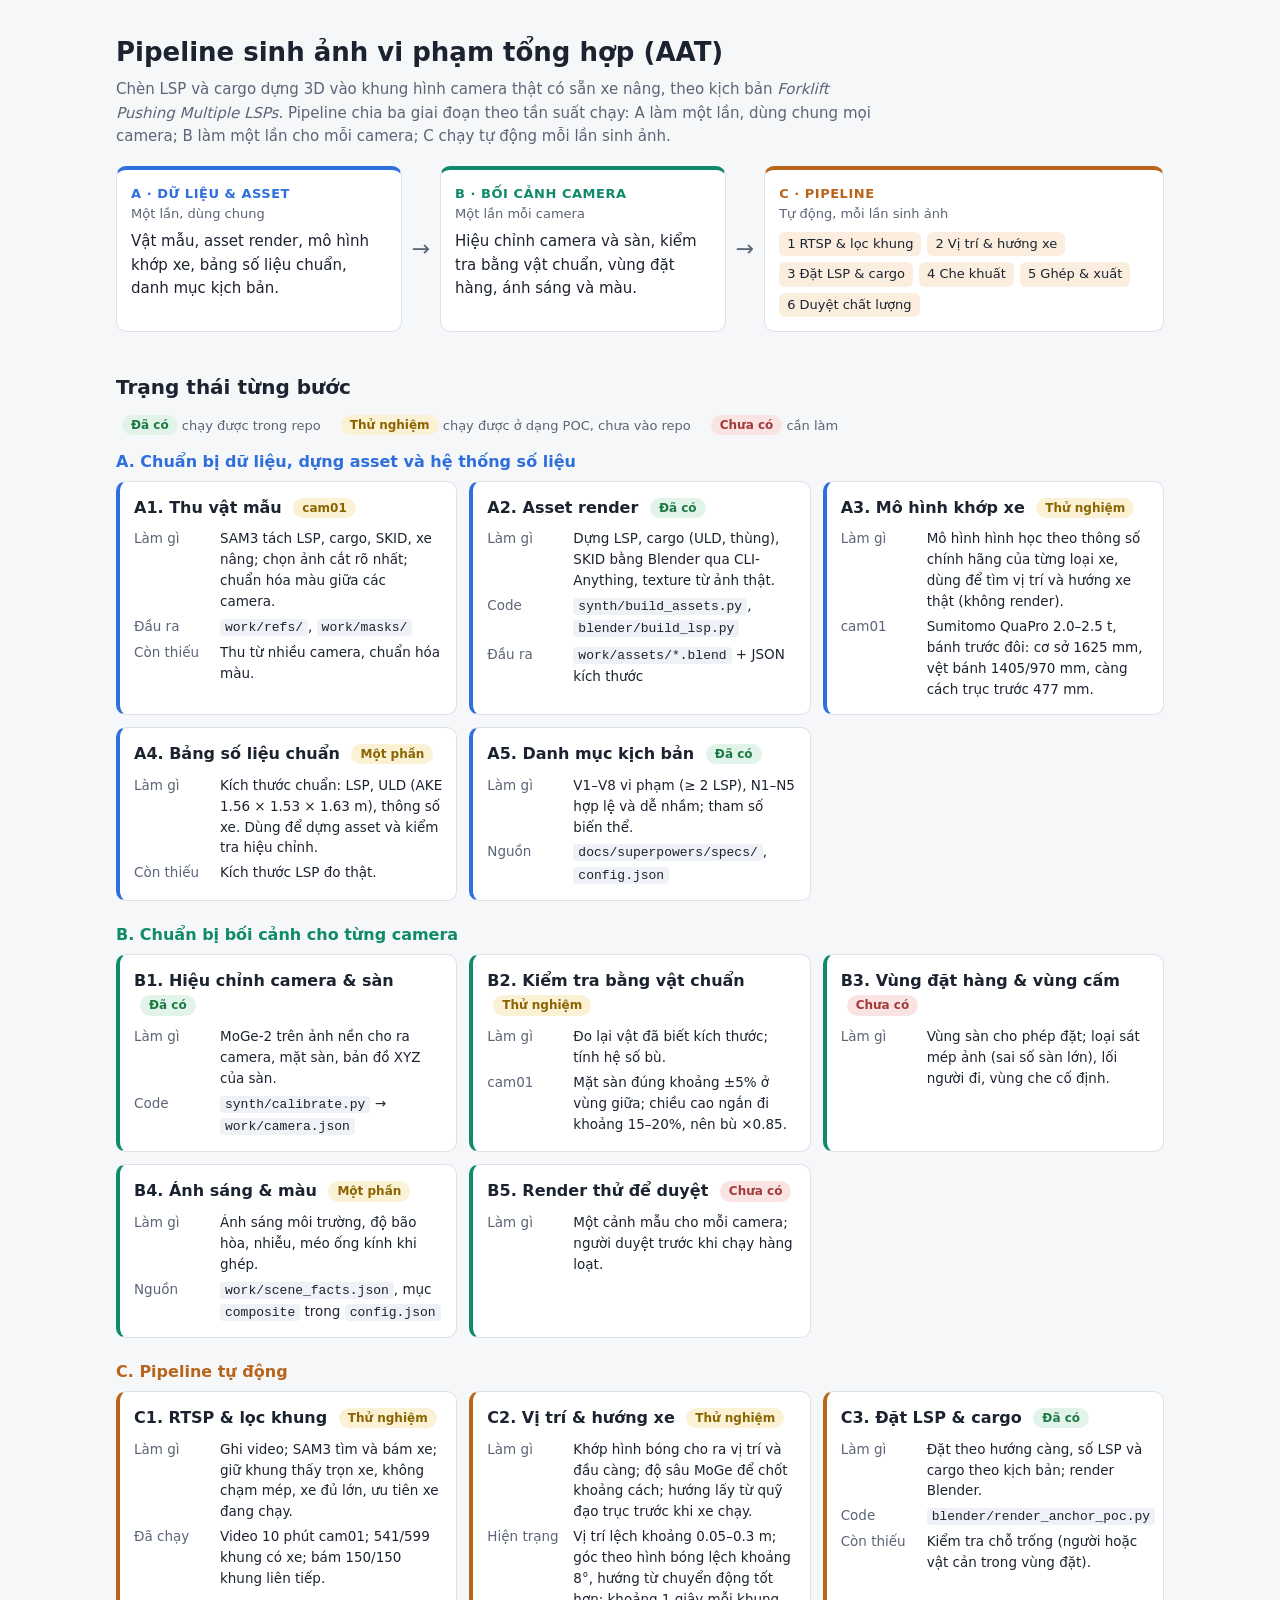
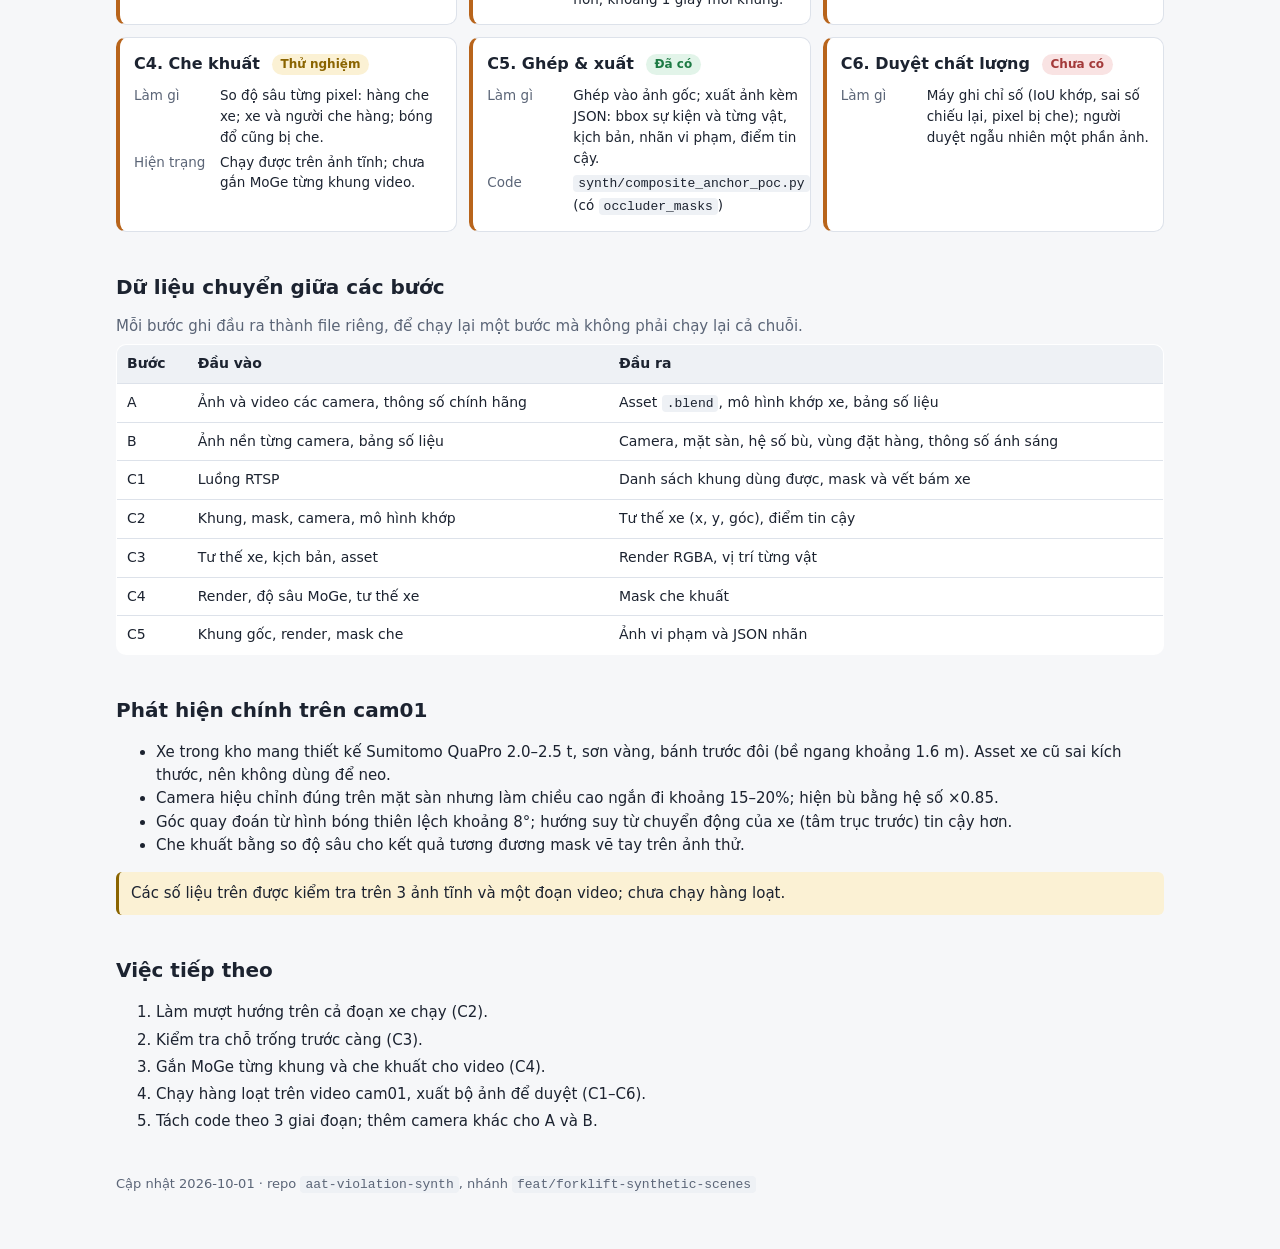
==== docs/2026-10-01-synthetic-violation-pipeline.html @ 9a7c0b03 "Add a pipeline overview page for stages A, B and C Co-Authored-By: Claude Opus 5.5 <noreply@anthropi" ====
<!doctype html>
<html lang="vi">
<head>
<meta charset="utf-8">
<meta name="viewport" content="width=device-width, initial-scale=1">
<title>AAT Violation Pipeline</title>
<style>
  :root {
    --bg: #f6f7f9; --panel: #ffffff; --ink: #1c2330; --muted: #5b6577; --line: #dde2ea;
    --a: #2f6fdb; --a-soft: #e6eefc; --b: #0f8a6a; --b-soft: #e1f4ee; --c: #b8641b; --c-soft: #fbeedf;
    --ok: #1d7a44; --ok-bg: #e2f4e9; --part: #8a6400; --part-bg: #fbf1d4; --todo: #a33a3a; --todo-bg: #f9e3e3;
    --code: #eef1f5;
  }
  @media (prefers-color-scheme: dark) {
    :root:not([data-theme="light"]) {
      --bg: #12161c; --panel: #1b2029; --ink: #e6e9ee; --muted: #9aa4b4; --line: #2c3340;
      --a: #7ea8f2; --a-soft: #1d2a42; --b: #5cc8a8; --b-soft: #16302a; --c: #e5a468; --c-soft: #33261a;
      --ok: #7fd4a0; --ok-bg: #173424; --part: #e8c66a; --part-bg: #352c14; --todo: #ef9a9a; --todo-bg: #3a1d1d;
      --code: #232a35;
    }
  }
  :root[data-theme="dark"] {
    --bg: #12161c; --panel: #1b2029; --ink: #e6e9ee; --muted: #9aa4b4; --line: #2c3340;
    --a: #7ea8f2; --a-soft: #1d2a42; --b: #5cc8a8; --b-soft: #16302a; --c: #e5a468; --c-soft: #33261a;
    --ok: #7fd4a0; --ok-bg: #173424; --part: #e8c66a; --part-bg: #352c14; --todo: #ef9a9a; --todo-bg: #3a1d1d;
    --code: #232a35;
  }
  * { box-sizing: border-box; }
  body { margin: 0; background: var(--bg); color: var(--ink);
         font: 15px/1.55 system-ui, -apple-system, "Segoe UI", Roboto, sans-serif; }
  main { max-width: 1080px; margin: 0 auto; padding: 32px 16px 64px; }
  h1 { font-size: 26px; margin: 0 0 6px; }
  h2 { font-size: 20px; margin: 40px 0 12px; }
  h3 { font-size: 16px; margin: 0 0 6px; }
  p { margin: 6px 0; }
  .lead { color: var(--muted); max-width: 760px; }
  code { background: var(--code); padding: 1px 5px; border-radius: 4px; font-size: 13px; }
  /* overview flow */
  .flow { display: grid; grid-template-columns: 1fr auto 1fr auto 1.4fr; gap: 10px; align-items: stretch; margin-top: 18px; }
  .stage { border-radius: 10px; padding: 14px; border: 1px solid var(--line); background: var(--panel); }
  .stage .tag { font-weight: 700; font-size: 13px; letter-spacing: .04em; text-transform: uppercase; }
  .stage.a { border-top: 4px solid var(--a); } .stage.a .tag { color: var(--a); }
  .stage.b { border-top: 4px solid var(--b); } .stage.b .tag { color: var(--b); }
  .stage.c { border-top: 4px solid var(--c); } .stage.c .tag { color: var(--c); }
  .stage .freq { color: var(--muted); font-size: 13px; }
  .arrow { align-self: center; color: var(--muted); font-size: 22px; }
  .steps-inline { display: flex; flex-wrap: wrap; gap: 6px; margin-top: 8px; }
  .steps-inline span { background: var(--c-soft); color: var(--ink); border-radius: 6px; padding: 2px 8px; font-size: 13px; }
  /* step cards */
  .grid { display: grid; grid-template-columns: repeat(auto-fill, minmax(300px, 1fr)); gap: 12px; }
  .card { background: var(--panel); border: 1px solid var(--line); border-radius: 10px; padding: 14px; }
  .card.a { border-left: 4px solid var(--a); } .card.b { border-left: 4px solid var(--b); } .card.c { border-left: 4px solid var(--c); }
  .card dl { margin: 8px 0 0; display: grid; grid-template-columns: 78px 1fr; gap: 4px 8px; font-size: 13.5px; }
  .card dt { color: var(--muted); }
  .card dd { margin: 0; }
  .badge { display: inline-block; font-size: 12px; font-weight: 600; border-radius: 999px; padding: 1px 9px; margin-left: 6px; vertical-align: 1px; }
  .ok { color: var(--ok); background: var(--ok-bg); }
  .part { color: var(--part); background: var(--part-bg); }
  .todo { color: var(--todo); background: var(--todo-bg); }
  .legend { display: flex; gap: 14px; flex-wrap: wrap; font-size: 13px; color: var(--muted); margin: 8px 0 14px; }
  table { width: 100%; border-collapse: collapse; background: var(--panel); border: 1px solid var(--line); border-radius: 10px; overflow: hidden; font-size: 14px; }
  th, td { text-align: left; padding: 8px 10px; border-bottom: 1px solid var(--line); vertical-align: top; }
  th { background: var(--code); font-weight: 600; }
  tr:last-child td { border-bottom: 0; }
  .table-wrap { overflow-x: auto; }
  ol.next li { margin: 4px 0; }
  .note { border-left: 3px solid var(--part); background: var(--part-bg); padding: 10px 12px; border-radius: 6px; margin: 12px 0; }
  footer { margin-top: 40px; color: var(--muted); font-size: 13px; }
  @media (max-width: 760px) {
    .flow { grid-template-columns: 1fr; }
    .arrow { transform: rotate(90deg); justify-self: center; }
  }
</style>
</head>
<body>
<main>
  <h1>Pipeline sinh ảnh vi phạm tổng hợp (AAT)</h1>
  <p class="lead">Chèn LSP và cargo dựng 3D vào khung hình camera thật có sẵn xe nâng, theo kịch bản
    <em>Forklift Pushing Multiple LSPs</em>. Pipeline chia ba giai đoạn theo tần suất chạy:
    A làm một lần, dùng chung mọi camera; B làm một lần cho mỗi camera; C chạy tự động mỗi lần sinh ảnh.</p>

  <div class="flow" role="img" aria-label="Ba giai đoạn A, B, C nối tiếp nhau">
    <div class="stage a">
      <div class="tag">A · Dữ liệu &amp; asset</div>
      <div class="freq">Một lần, dùng chung</div>
      <p>Vật mẫu, asset render, mô hình khớp xe, bảng số liệu chuẩn, danh mục kịch bản.</p>
    </div>
    <div class="arrow" aria-hidden="true">→</div>
    <div class="stage b">
      <div class="tag">B · Bối cảnh camera</div>
      <div class="freq">Một lần mỗi camera</div>
      <p>Hiệu chỉnh camera và sàn, kiểm tra bằng vật chuẩn, vùng đặt hàng, ánh sáng và màu.</p>
    </div>
    <div class="arrow" aria-hidden="true">→</div>
    <div class="stage c">
      <div class="tag">C · Pipeline</div>
      <div class="freq">Tự động, mỗi lần sinh ảnh</div>
      <div class="steps-inline">
        <span>1 RTSP &amp; lọc khung</span><span>2 Vị trí &amp; hướng xe</span><span>3 Đặt LSP &amp; cargo</span>
        <span>4 Che khuất</span><span>5 Ghép &amp; xuất</span><span>6 Duyệt chất lượng</span>
      </div>
    </div>
  </div>

  <h2>Trạng thái từng bước</h2>
  <div class="legend">
    <span><span class="badge ok">Đã có</span> chạy được trong repo</span>
    <span><span class="badge part">Thử nghiệm</span> chạy được ở dạng POC, chưa vào repo</span>
    <span><span class="badge todo">Chưa có</span> cần làm</span>
  </div>

  <h3 style="color:var(--a)">A. Chuẩn bị dữ liệu, dựng asset và hệ thống số liệu</h3>
  <div class="grid">
    <div class="card a"><h3>A1. Thu vật mẫu <span class="badge part">cam01</span></h3>
      <dl><dt>Làm gì</dt><dd>SAM3 tách LSP, cargo, SKID, xe nâng; chọn ảnh cắt rõ nhất; chuẩn hóa màu giữa các camera.</dd>
      <dt>Đầu ra</dt><dd><code>work/refs/</code>, <code>work/masks/</code></dd>
      <dt>Còn thiếu</dt><dd>Thu từ nhiều camera, chuẩn hóa màu.</dd></dl></div>
    <div class="card a"><h3>A2. Asset render <span class="badge ok">Đã có</span></h3>
      <dl><dt>Làm gì</dt><dd>Dựng LSP, cargo (ULD, thùng), SKID bằng Blender qua CLI-Anything, texture từ ảnh thật.</dd>
      <dt>Code</dt><dd><code>synth/build_assets.py</code>, <code>blender/build_lsp.py</code></dd>
      <dt>Đầu ra</dt><dd><code>work/assets/*.blend</code> + JSON kích thước</dd></dl></div>
    <div class="card a"><h3>A3. Mô hình khớp xe <span class="badge part">Thử nghiệm</span></h3>
      <dl><dt>Làm gì</dt><dd>Mô hình hình học theo thông số chính hãng của từng loại xe, dùng để tìm vị trí và hướng xe thật (không render).</dd>
      <dt>cam01</dt><dd>Sumitomo QuaPro 2.0–2.5 t, bánh trước đôi: cơ sở 1625 mm, vệt bánh 1405/970 mm, càng cách trục trước 477 mm.</dd></dl></div>
    <div class="card a"><h3>A4. Bảng số liệu chuẩn <span class="badge part">Một phần</span></h3>
      <dl><dt>Làm gì</dt><dd>Kích thước chuẩn: LSP, ULD (AKE 1.56 × 1.53 × 1.63 m), thông số xe. Dùng để dựng asset và kiểm tra hiệu chỉnh.</dd>
      <dt>Còn thiếu</dt><dd>Kích thước LSP đo thật.</dd></dl></div>
    <div class="card a"><h3>A5. Danh mục kịch bản <span class="badge ok">Đã có</span></h3>
      <dl><dt>Làm gì</dt><dd>V1–V8 vi phạm (≥ 2 LSP), N1–N5 hợp lệ và dễ nhầm; tham số biến thể.</dd>
      <dt>Nguồn</dt><dd><code>docs/superpowers/specs/</code>, <code>config.json</code></dd></dl></div>
  </div>

  <h3 style="color:var(--b); margin-top:22px">B. Chuẩn bị bối cảnh cho từng camera</h3>
  <div class="grid">
    <div class="card b"><h3>B1. Hiệu chỉnh camera &amp; sàn <span class="badge ok">Đã có</span></h3>
      <dl><dt>Làm gì</dt><dd>MoGe-2 trên ảnh nền cho ra camera, mặt sàn, bản đồ XYZ của sàn.</dd>
      <dt>Code</dt><dd><code>synth/calibrate.py</code> → <code>work/camera.json</code></dd></dl></div>
    <div class="card b"><h3>B2. Kiểm tra bằng vật chuẩn <span class="badge part">Thử nghiệm</span></h3>
      <dl><dt>Làm gì</dt><dd>Đo lại vật đã biết kích thước; tính hệ số bù.</dd>
      <dt>cam01</dt><dd>Mặt sàn đúng khoảng ±5% ở vùng giữa; chiều cao ngắn đi khoảng 15–20%, nên bù ×0.85.</dd></dl></div>
    <div class="card b"><h3>B3. Vùng đặt hàng &amp; vùng cấm <span class="badge todo">Chưa có</span></h3>
      <dl><dt>Làm gì</dt><dd>Vùng sàn cho phép đặt; loại sát mép ảnh (sai số sàn lớn), lối người đi, vùng che cố định.</dd></dl></div>
    <div class="card b"><h3>B4. Ánh sáng &amp; màu <span class="badge part">Một phần</span></h3>
      <dl><dt>Làm gì</dt><dd>Ánh sáng môi trường, độ bão hòa, nhiễu, méo ống kính khi ghép.</dd>
      <dt>Nguồn</dt><dd><code>work/scene_facts.json</code>, mục <code>composite</code> trong <code>config.json</code></dd></dl></div>
    <div class="card b"><h3>B5. Render thử để duyệt <span class="badge todo">Chưa có</span></h3>
      <dl><dt>Làm gì</dt><dd>Một cảnh mẫu cho mỗi camera; người duyệt trước khi chạy hàng loạt.</dd></dl></div>
  </div>

  <h3 style="color:var(--c); margin-top:22px">C. Pipeline tự động</h3>
  <div class="grid">
    <div class="card c"><h3>C1. RTSP &amp; lọc khung <span class="badge part">Thử nghiệm</span></h3>
      <dl><dt>Làm gì</dt><dd>Ghi video; SAM3 tìm và bám xe; giữ khung thấy trọn xe, không chạm mép, xe đủ lớn, ưu tiên xe đang chạy.</dd>
      <dt>Đã chạy</dt><dd>Video 10 phút cam01; 541/599 khung có xe; bám 150/150 khung liên tiếp.</dd></dl></div>
    <div class="card c"><h3>C2. Vị trí &amp; hướng xe <span class="badge part">Thử nghiệm</span></h3>
      <dl><dt>Làm gì</dt><dd>Khớp hình bóng cho ra vị trí và đầu càng; độ sâu MoGe để chốt khoảng cách; hướng lấy từ quỹ đạo trục trước khi xe chạy.</dd>
      <dt>Hiện trạng</dt><dd>Vị trí lệch khoảng 0.05–0.3 m; góc theo hình bóng lệch khoảng 8°, hướng từ chuyển động tốt hơn; khoảng 1 giây mỗi khung.</dd></dl></div>
    <div class="card c"><h3>C3. Đặt LSP &amp; cargo <span class="badge ok">Đã có</span></h3>
      <dl><dt>Làm gì</dt><dd>Đặt theo hướng càng, số LSP và cargo theo kịch bản; render Blender.</dd>
      <dt>Code</dt><dd><code>blender/render_anchor_poc.py</code></dd>
      <dt>Còn thiếu</dt><dd>Kiểm tra chỗ trống (người hoặc vật cản trong vùng đặt).</dd></dl></div>
    <div class="card c"><h3>C4. Che khuất <span class="badge part">Thử nghiệm</span></h3>
      <dl><dt>Làm gì</dt><dd>So độ sâu từng pixel: hàng che xe; xe và người che hàng; bóng đổ cũng bị che.</dd>
      <dt>Hiện trạng</dt><dd>Chạy được trên ảnh tĩnh; chưa gắn MoGe từng khung video.</dd></dl></div>
    <div class="card c"><h3>C5. Ghép &amp; xuất <span class="badge ok">Đã có</span></h3>
      <dl><dt>Làm gì</dt><dd>Ghép vào ảnh gốc; xuất ảnh kèm JSON: bbox sự kiện và từng vật, kịch bản, nhãn vi phạm, điểm tin cậy.</dd>
      <dt>Code</dt><dd><code>synth/composite_anchor_poc.py</code> (có <code>occluder_masks</code>)</dd></dl></div>
    <div class="card c"><h3>C6. Duyệt chất lượng <span class="badge todo">Chưa có</span></h3>
      <dl><dt>Làm gì</dt><dd>Máy ghi chỉ số (IoU khớp, sai số chiếu lại, pixel bị che); người duyệt ngẫu nhiên một phần ảnh.</dd></dl></div>
  </div>

  <h2>Dữ liệu chuyển giữa các bước</h2>
  <p class="lead">Mỗi bước ghi đầu ra thành file riêng, để chạy lại một bước mà không phải chạy lại cả chuỗi.</p>
  <div class="table-wrap">
  <table>
    <thead><tr><th>Bước</th><th>Đầu vào</th><th>Đầu ra</th></tr></thead>
    <tbody>
      <tr><td>A</td><td>Ảnh và video các camera, thông số chính hãng</td><td>Asset <code>.blend</code>, mô hình khớp xe, bảng số liệu</td></tr>
      <tr><td>B</td><td>Ảnh nền từng camera, bảng số liệu</td><td>Camera, mặt sàn, hệ số bù, vùng đặt hàng, thông số ánh sáng</td></tr>
      <tr><td>C1</td><td>Luồng RTSP</td><td>Danh sách khung dùng được, mask và vết bám xe</td></tr>
      <tr><td>C2</td><td>Khung, mask, camera, mô hình khớp</td><td>Tư thế xe (x, y, góc), điểm tin cậy</td></tr>
      <tr><td>C3</td><td>Tư thế xe, kịch bản, asset</td><td>Render RGBA, vị trí từng vật</td></tr>
      <tr><td>C4</td><td>Render, độ sâu MoGe, tư thế xe</td><td>Mask che khuất</td></tr>
      <tr><td>C5</td><td>Khung gốc, render, mask che</td><td>Ảnh vi phạm và JSON nhãn</td></tr>
    </tbody>
  </table>
  </div>

  <h2>Phát hiện chính trên cam01</h2>
  <ul>
    <li>Xe trong kho mang thiết kế Sumitomo QuaPro 2.0–2.5 t, sơn vàng, bánh trước đôi (bề ngang khoảng 1.6 m). Asset xe cũ sai kích thước, nên không dùng để neo.</li>
    <li>Camera hiệu chỉnh đúng trên mặt sàn nhưng làm chiều cao ngắn đi khoảng 15–20%; hiện bù bằng hệ số ×0.85.</li>
    <li>Góc quay đoán từ hình bóng thiên lệch khoảng 8°; hướng suy từ chuyển động của xe (tâm trục trước) tin cậy hơn.</li>
    <li>Che khuất bằng so độ sâu cho kết quả tương đương mask vẽ tay trên ảnh thử.</li>
  </ul>
  <div class="note">Các số liệu trên được kiểm tra trên 3 ảnh tĩnh và một đoạn video; chưa chạy hàng loạt.</div>

  <h2>Việc tiếp theo</h2>
  <ol class="next">
    <li>Làm mượt hướng trên cả đoạn xe chạy (C2).</li>
    <li>Kiểm tra chỗ trống trước càng (C3).</li>
    <li>Gắn MoGe từng khung và che khuất cho video (C4).</li>
    <li>Chạy hàng loạt trên video cam01, xuất bộ ảnh để duyệt (C1–C6).</li>
    <li>Tách code theo 3 giai đoạn; thêm camera khác cho A và B.</li>
  </ol>

  <footer>Cập nhật 2026-10-01 · repo <code>aat-violation-synth</code>, nhánh <code>feat/forklift-synthetic-scenes</code></footer>
</main>
</body>
</html>
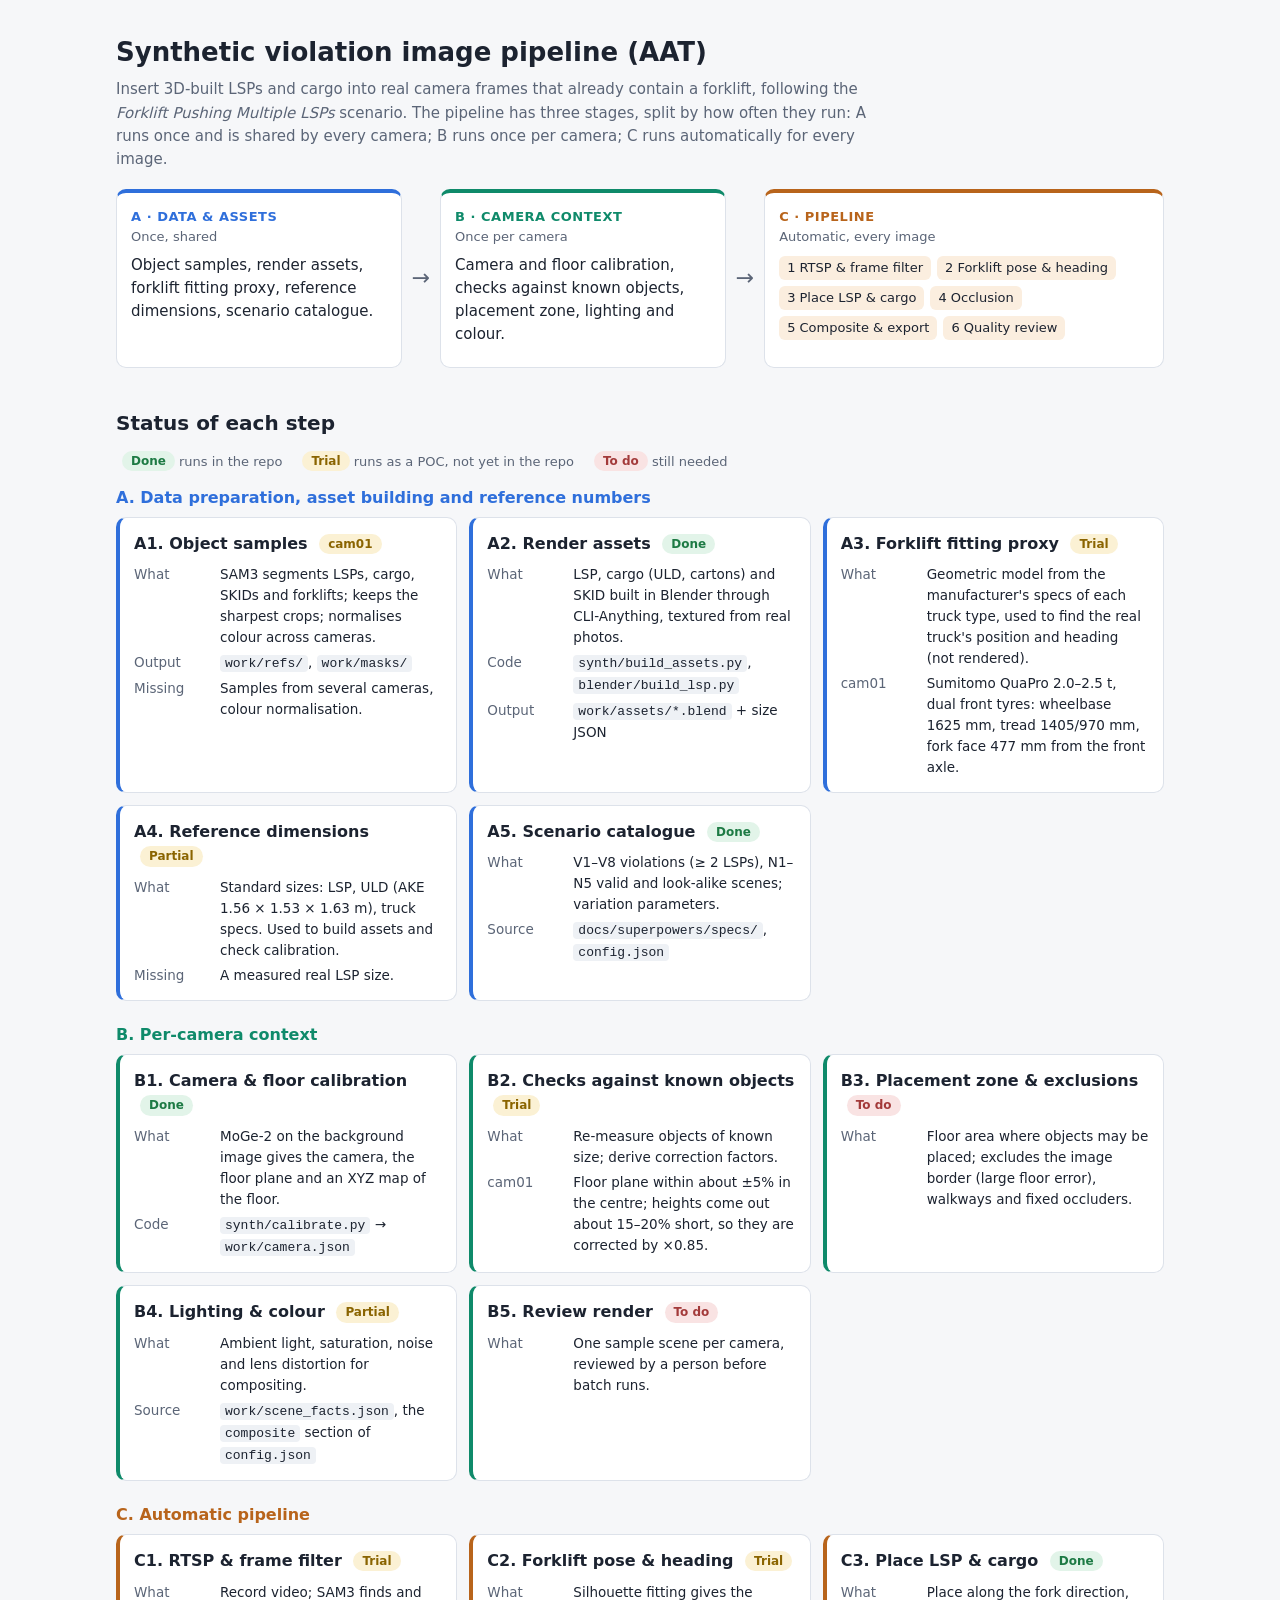
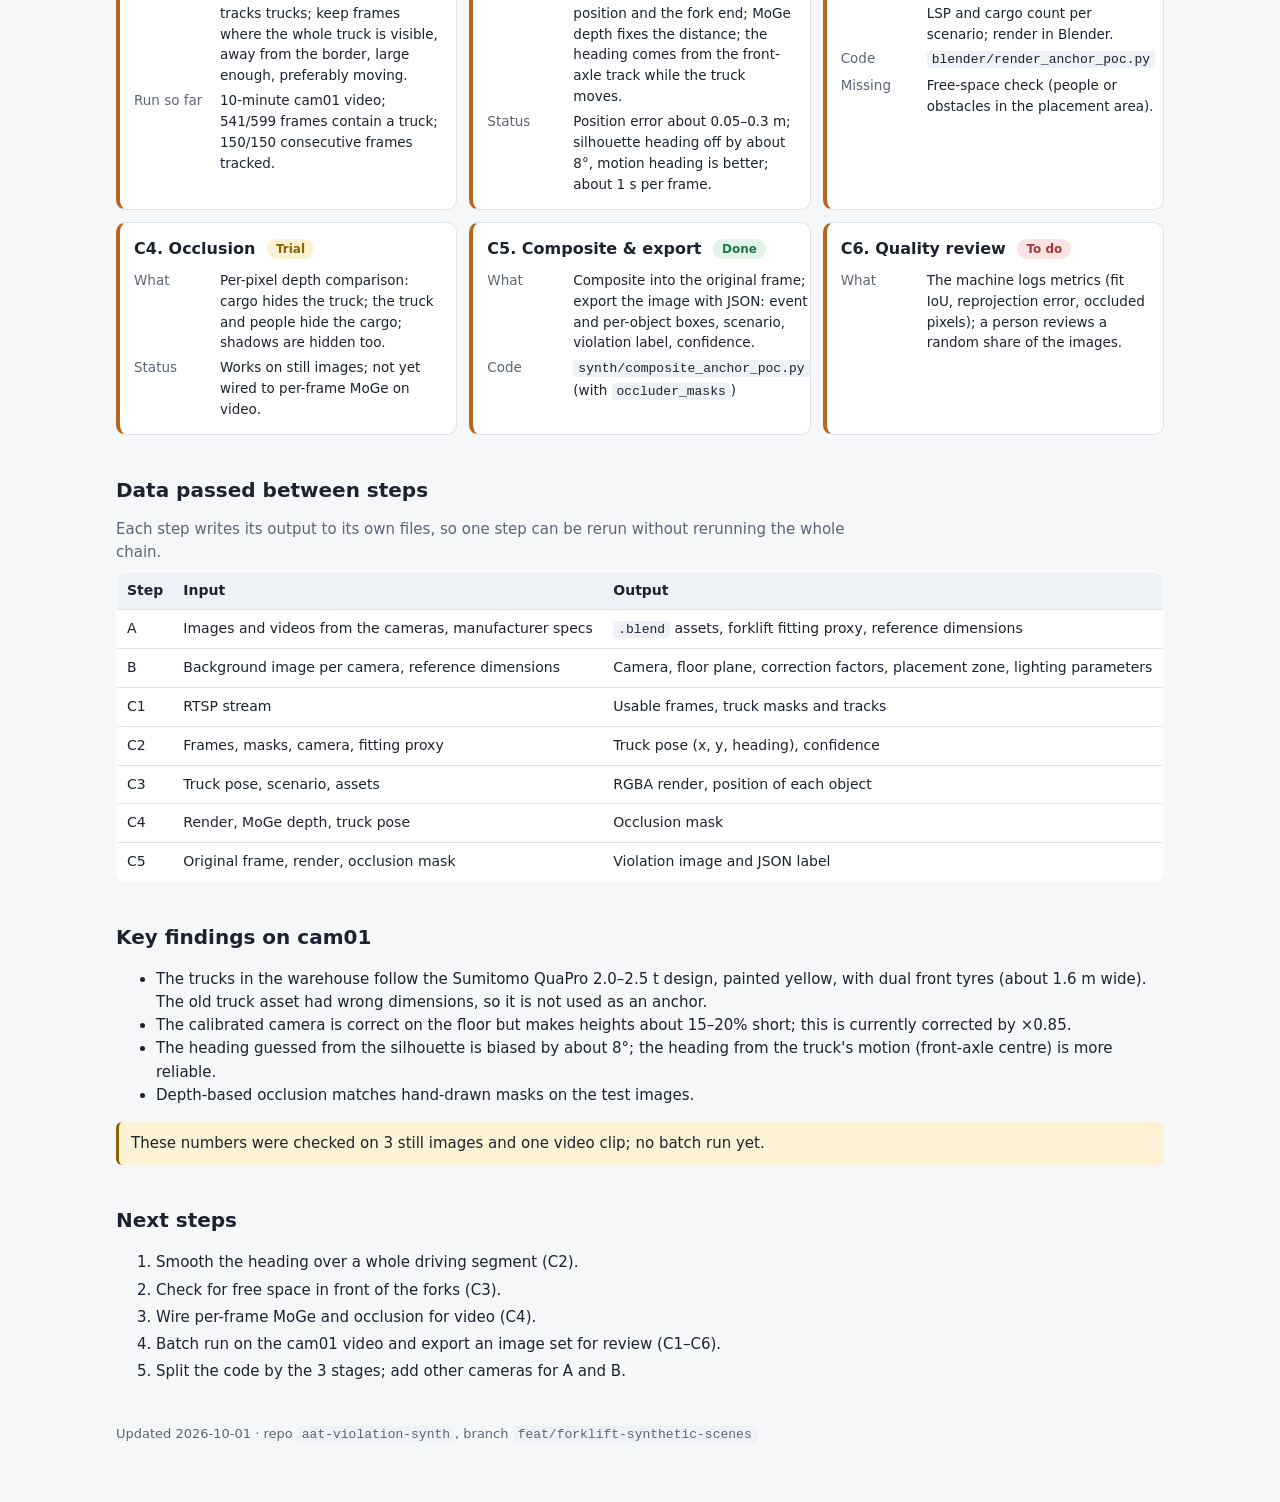
==== commit e1766bb6: "Add face labeling and reference sheet generation scripts - Implement `face_candidates.py` for genera" ====
--- a/docs/2026-10-01-synthetic-violation-pipeline.html
+++ b/docs/2026-10-01-synthetic-violation-pipeline.html
@@ -1,5 +1,5 @@
 <!doctype html>
-<html lang="vi">
+<html lang="en">
 <head>
 <meta charset="utf-8">
 <meta name="viewport" content="width=device-width, initial-scale=1">
@@ -74,137 +74,137 @@
 </head>
 <body>
 <main>
-  <h1>Pipeline sinh ảnh vi phạm tổng hợp (AAT)</h1>
-  <p class="lead">Chèn LSP và cargo dựng 3D vào khung hình camera thật có sẵn xe nâng, theo kịch bản
-    <em>Forklift Pushing Multiple LSPs</em>. Pipeline chia ba giai đoạn theo tần suất chạy:
-    A làm một lần, dùng chung mọi camera; B làm một lần cho mỗi camera; C chạy tự động mỗi lần sinh ảnh.</p>
-
-  <div class="flow" role="img" aria-label="Ba giai đoạn A, B, C nối tiếp nhau">
+  <h1>Synthetic violation image pipeline (AAT)</h1>
+  <p class="lead">Insert 3D-built LSPs and cargo into real camera frames that already contain a forklift, following the
+    <em>Forklift Pushing Multiple LSPs</em> scenario. The pipeline has three stages, split by how often they run:
+    A runs once and is shared by every camera; B runs once per camera; C runs automatically for every image.</p>
+
+  <div class="flow" role="img" aria-label="Three stages A, B, C in sequence">
     <div class="stage a">
-      <div class="tag">A · Dữ liệu &amp; asset</div>
-      <div class="freq">Một lần, dùng chung</div>
-      <p>Vật mẫu, asset render, mô hình khớp xe, bảng số liệu chuẩn, danh mục kịch bản.</p>
+      <div class="tag">A · Data &amp; assets</div>
+      <div class="freq">Once, shared</div>
+      <p>Object samples, render assets, forklift fitting proxy, reference dimensions, scenario catalogue.</p>
     </div>
     <div class="arrow" aria-hidden="true">→</div>
     <div class="stage b">
-      <div class="tag">B · Bối cảnh camera</div>
-      <div class="freq">Một lần mỗi camera</div>
-      <p>Hiệu chỉnh camera và sàn, kiểm tra bằng vật chuẩn, vùng đặt hàng, ánh sáng và màu.</p>
+      <div class="tag">B · Camera context</div>
+      <div class="freq">Once per camera</div>
+      <p>Camera and floor calibration, checks against known objects, placement zone, lighting and colour.</p>
     </div>
     <div class="arrow" aria-hidden="true">→</div>
     <div class="stage c">
       <div class="tag">C · Pipeline</div>
-      <div class="freq">Tự động, mỗi lần sinh ảnh</div>
+      <div class="freq">Automatic, every image</div>
       <div class="steps-inline">
-        <span>1 RTSP &amp; lọc khung</span><span>2 Vị trí &amp; hướng xe</span><span>3 Đặt LSP &amp; cargo</span>
-        <span>4 Che khuất</span><span>5 Ghép &amp; xuất</span><span>6 Duyệt chất lượng</span>
+        <span>1 RTSP &amp; frame filter</span><span>2 Forklift pose &amp; heading</span><span>3 Place LSP &amp; cargo</span>
+        <span>4 Occlusion</span><span>5 Composite &amp; export</span><span>6 Quality review</span>
       </div>
     </div>
   </div>
 
-  <h2>Trạng thái từng bước</h2>
+  <h2>Status of each step</h2>
   <div class="legend">
-    <span><span class="badge ok">Đã có</span> chạy được trong repo</span>
-    <span><span class="badge part">Thử nghiệm</span> chạy được ở dạng POC, chưa vào repo</span>
-    <span><span class="badge todo">Chưa có</span> cần làm</span>
-  </div>
-
-  <h3 style="color:var(--a)">A. Chuẩn bị dữ liệu, dựng asset và hệ thống số liệu</h3>
+    <span><span class="badge ok">Done</span> runs in the repo</span>
+    <span><span class="badge part">Trial</span> runs as a POC, not yet in the repo</span>
+    <span><span class="badge todo">To do</span> still needed</span>
+  </div>
+
+  <h3 style="color:var(--a)">A. Data preparation, asset building and reference numbers</h3>
   <div class="grid">
-    <div class="card a"><h3>A1. Thu vật mẫu <span class="badge part">cam01</span></h3>
-      <dl><dt>Làm gì</dt><dd>SAM3 tách LSP, cargo, SKID, xe nâng; chọn ảnh cắt rõ nhất; chuẩn hóa màu giữa các camera.</dd>
-      <dt>Đầu ra</dt><dd><code>work/refs/</code>, <code>work/masks/</code></dd>
-      <dt>Còn thiếu</dt><dd>Thu từ nhiều camera, chuẩn hóa màu.</dd></dl></div>
-    <div class="card a"><h3>A2. Asset render <span class="badge ok">Đã có</span></h3>
-      <dl><dt>Làm gì</dt><dd>Dựng LSP, cargo (ULD, thùng), SKID bằng Blender qua CLI-Anything, texture từ ảnh thật.</dd>
+    <div class="card a"><h3>A1. Object samples <span class="badge part">cam01</span></h3>
+      <dl><dt>What</dt><dd>SAM3 segments LSPs, cargo, SKIDs and forklifts; keeps the sharpest crops; normalises colour across cameras.</dd>
+      <dt>Output</dt><dd><code>work/refs/</code>, <code>work/masks/</code></dd>
+      <dt>Missing</dt><dd>Samples from several cameras, colour normalisation.</dd></dl></div>
+    <div class="card a"><h3>A2. Render assets <span class="badge ok">Done</span></h3>
+      <dl><dt>What</dt><dd>LSP, cargo (ULD, cartons) and SKID built in Blender through CLI-Anything, textured from real photos.</dd>
       <dt>Code</dt><dd><code>synth/build_assets.py</code>, <code>blender/build_lsp.py</code></dd>
-      <dt>Đầu ra</dt><dd><code>work/assets/*.blend</code> + JSON kích thước</dd></dl></div>
-    <div class="card a"><h3>A3. Mô hình khớp xe <span class="badge part">Thử nghiệm</span></h3>
-      <dl><dt>Làm gì</dt><dd>Mô hình hình học theo thông số chính hãng của từng loại xe, dùng để tìm vị trí và hướng xe thật (không render).</dd>
-      <dt>cam01</dt><dd>Sumitomo QuaPro 2.0–2.5 t, bánh trước đôi: cơ sở 1625 mm, vệt bánh 1405/970 mm, càng cách trục trước 477 mm.</dd></dl></div>
-    <div class="card a"><h3>A4. Bảng số liệu chuẩn <span class="badge part">Một phần</span></h3>
-      <dl><dt>Làm gì</dt><dd>Kích thước chuẩn: LSP, ULD (AKE 1.56 × 1.53 × 1.63 m), thông số xe. Dùng để dựng asset và kiểm tra hiệu chỉnh.</dd>
-      <dt>Còn thiếu</dt><dd>Kích thước LSP đo thật.</dd></dl></div>
-    <div class="card a"><h3>A5. Danh mục kịch bản <span class="badge ok">Đã có</span></h3>
-      <dl><dt>Làm gì</dt><dd>V1–V8 vi phạm (≥ 2 LSP), N1–N5 hợp lệ và dễ nhầm; tham số biến thể.</dd>
-      <dt>Nguồn</dt><dd><code>docs/superpowers/specs/</code>, <code>config.json</code></dd></dl></div>
-  </div>
-
-  <h3 style="color:var(--b); margin-top:22px">B. Chuẩn bị bối cảnh cho từng camera</h3>
+      <dt>Output</dt><dd><code>work/assets/*.blend</code> + size JSON</dd></dl></div>
+    <div class="card a"><h3>A3. Forklift fitting proxy <span class="badge part">Trial</span></h3>
+      <dl><dt>What</dt><dd>Geometric model from the manufacturer's specs of each truck type, used to find the real truck's position and heading (not rendered).</dd>
+      <dt>cam01</dt><dd>Sumitomo QuaPro 2.0–2.5 t, dual front tyres: wheelbase 1625 mm, tread 1405/970 mm, fork face 477 mm from the front axle.</dd></dl></div>
+    <div class="card a"><h3>A4. Reference dimensions <span class="badge part">Partial</span></h3>
+      <dl><dt>What</dt><dd>Standard sizes: LSP, ULD (AKE 1.56 × 1.53 × 1.63 m), truck specs. Used to build assets and check calibration.</dd>
+      <dt>Missing</dt><dd>A measured real LSP size.</dd></dl></div>
+    <div class="card a"><h3>A5. Scenario catalogue <span class="badge ok">Done</span></h3>
+      <dl><dt>What</dt><dd>V1–V8 violations (≥ 2 LSPs), N1–N5 valid and look-alike scenes; variation parameters.</dd>
+      <dt>Source</dt><dd><code>docs/superpowers/specs/</code>, <code>config.json</code></dd></dl></div>
+  </div>
+
+  <h3 style="color:var(--b); margin-top:22px">B. Per-camera context</h3>
   <div class="grid">
-    <div class="card b"><h3>B1. Hiệu chỉnh camera &amp; sàn <span class="badge ok">Đã có</span></h3>
-      <dl><dt>Làm gì</dt><dd>MoGe-2 trên ảnh nền cho ra camera, mặt sàn, bản đồ XYZ của sàn.</dd>
+    <div class="card b"><h3>B1. Camera &amp; floor calibration <span class="badge ok">Done</span></h3>
+      <dl><dt>What</dt><dd>MoGe-2 on the background image gives the camera, the floor plane and an XYZ map of the floor.</dd>
       <dt>Code</dt><dd><code>synth/calibrate.py</code> → <code>work/camera.json</code></dd></dl></div>
-    <div class="card b"><h3>B2. Kiểm tra bằng vật chuẩn <span class="badge part">Thử nghiệm</span></h3>
-      <dl><dt>Làm gì</dt><dd>Đo lại vật đã biết kích thước; tính hệ số bù.</dd>
-      <dt>cam01</dt><dd>Mặt sàn đúng khoảng ±5% ở vùng giữa; chiều cao ngắn đi khoảng 15–20%, nên bù ×0.85.</dd></dl></div>
-    <div class="card b"><h3>B3. Vùng đặt hàng &amp; vùng cấm <span class="badge todo">Chưa có</span></h3>
-      <dl><dt>Làm gì</dt><dd>Vùng sàn cho phép đặt; loại sát mép ảnh (sai số sàn lớn), lối người đi, vùng che cố định.</dd></dl></div>
-    <div class="card b"><h3>B4. Ánh sáng &amp; màu <span class="badge part">Một phần</span></h3>
-      <dl><dt>Làm gì</dt><dd>Ánh sáng môi trường, độ bão hòa, nhiễu, méo ống kính khi ghép.</dd>
-      <dt>Nguồn</dt><dd><code>work/scene_facts.json</code>, mục <code>composite</code> trong <code>config.json</code></dd></dl></div>
-    <div class="card b"><h3>B5. Render thử để duyệt <span class="badge todo">Chưa có</span></h3>
-      <dl><dt>Làm gì</dt><dd>Một cảnh mẫu cho mỗi camera; người duyệt trước khi chạy hàng loạt.</dd></dl></div>
-  </div>
-
-  <h3 style="color:var(--c); margin-top:22px">C. Pipeline tự động</h3>
+    <div class="card b"><h3>B2. Checks against known objects <span class="badge part">Trial</span></h3>
+      <dl><dt>What</dt><dd>Re-measure objects of known size; derive correction factors.</dd>
+      <dt>cam01</dt><dd>Floor plane within about ±5% in the centre; heights come out about 15–20% short, so they are corrected by ×0.85.</dd></dl></div>
+    <div class="card b"><h3>B3. Placement zone &amp; exclusions <span class="badge todo">To do</span></h3>
+      <dl><dt>What</dt><dd>Floor area where objects may be placed; excludes the image border (large floor error), walkways and fixed occluders.</dd></dl></div>
+    <div class="card b"><h3>B4. Lighting &amp; colour <span class="badge part">Partial</span></h3>
+      <dl><dt>What</dt><dd>Ambient light, saturation, noise and lens distortion for compositing.</dd>
+      <dt>Source</dt><dd><code>work/scene_facts.json</code>, the <code>composite</code> section of <code>config.json</code></dd></dl></div>
+    <div class="card b"><h3>B5. Review render <span class="badge todo">To do</span></h3>
+      <dl><dt>What</dt><dd>One sample scene per camera, reviewed by a person before batch runs.</dd></dl></div>
+  </div>
+
+  <h3 style="color:var(--c); margin-top:22px">C. Automatic pipeline</h3>
   <div class="grid">
-    <div class="card c"><h3>C1. RTSP &amp; lọc khung <span class="badge part">Thử nghiệm</span></h3>
-      <dl><dt>Làm gì</dt><dd>Ghi video; SAM3 tìm và bám xe; giữ khung thấy trọn xe, không chạm mép, xe đủ lớn, ưu tiên xe đang chạy.</dd>
-      <dt>Đã chạy</dt><dd>Video 10 phút cam01; 541/599 khung có xe; bám 150/150 khung liên tiếp.</dd></dl></div>
-    <div class="card c"><h3>C2. Vị trí &amp; hướng xe <span class="badge part">Thử nghiệm</span></h3>
-      <dl><dt>Làm gì</dt><dd>Khớp hình bóng cho ra vị trí và đầu càng; độ sâu MoGe để chốt khoảng cách; hướng lấy từ quỹ đạo trục trước khi xe chạy.</dd>
-      <dt>Hiện trạng</dt><dd>Vị trí lệch khoảng 0.05–0.3 m; góc theo hình bóng lệch khoảng 8°, hướng từ chuyển động tốt hơn; khoảng 1 giây mỗi khung.</dd></dl></div>
-    <div class="card c"><h3>C3. Đặt LSP &amp; cargo <span class="badge ok">Đã có</span></h3>
-      <dl><dt>Làm gì</dt><dd>Đặt theo hướng càng, số LSP và cargo theo kịch bản; render Blender.</dd>
+    <div class="card c"><h3>C1. RTSP &amp; frame filter <span class="badge part">Trial</span></h3>
+      <dl><dt>What</dt><dd>Record video; SAM3 finds and tracks trucks; keep frames where the whole truck is visible, away from the border, large enough, preferably moving.</dd>
+      <dt>Run so far</dt><dd>10-minute cam01 video; 541/599 frames contain a truck; 150/150 consecutive frames tracked.</dd></dl></div>
+    <div class="card c"><h3>C2. Forklift pose &amp; heading <span class="badge part">Trial</span></h3>
+      <dl><dt>What</dt><dd>Silhouette fitting gives the position and the fork end; MoGe depth fixes the distance; the heading comes from the front-axle track while the truck moves.</dd>
+      <dt>Status</dt><dd>Position error about 0.05–0.3 m; silhouette heading off by about 8°, motion heading is better; about 1 s per frame.</dd></dl></div>
+    <div class="card c"><h3>C3. Place LSP &amp; cargo <span class="badge ok">Done</span></h3>
+      <dl><dt>What</dt><dd>Place along the fork direction, LSP and cargo count per scenario; render in Blender.</dd>
       <dt>Code</dt><dd><code>blender/render_anchor_poc.py</code></dd>
-      <dt>Còn thiếu</dt><dd>Kiểm tra chỗ trống (người hoặc vật cản trong vùng đặt).</dd></dl></div>
-    <div class="card c"><h3>C4. Che khuất <span class="badge part">Thử nghiệm</span></h3>
-      <dl><dt>Làm gì</dt><dd>So độ sâu từng pixel: hàng che xe; xe và người che hàng; bóng đổ cũng bị che.</dd>
-      <dt>Hiện trạng</dt><dd>Chạy được trên ảnh tĩnh; chưa gắn MoGe từng khung video.</dd></dl></div>
-    <div class="card c"><h3>C5. Ghép &amp; xuất <span class="badge ok">Đã có</span></h3>
-      <dl><dt>Làm gì</dt><dd>Ghép vào ảnh gốc; xuất ảnh kèm JSON: bbox sự kiện và từng vật, kịch bản, nhãn vi phạm, điểm tin cậy.</dd>
-      <dt>Code</dt><dd><code>synth/composite_anchor_poc.py</code> (có <code>occluder_masks</code>)</dd></dl></div>
-    <div class="card c"><h3>C6. Duyệt chất lượng <span class="badge todo">Chưa có</span></h3>
-      <dl><dt>Làm gì</dt><dd>Máy ghi chỉ số (IoU khớp, sai số chiếu lại, pixel bị che); người duyệt ngẫu nhiên một phần ảnh.</dd></dl></div>
-  </div>
-
-  <h2>Dữ liệu chuyển giữa các bước</h2>
-  <p class="lead">Mỗi bước ghi đầu ra thành file riêng, để chạy lại một bước mà không phải chạy lại cả chuỗi.</p>
+      <dt>Missing</dt><dd>Free-space check (people or obstacles in the placement area).</dd></dl></div>
+    <div class="card c"><h3>C4. Occlusion <span class="badge part">Trial</span></h3>
+      <dl><dt>What</dt><dd>Per-pixel depth comparison: cargo hides the truck; the truck and people hide the cargo; shadows are hidden too.</dd>
+      <dt>Status</dt><dd>Works on still images; not yet wired to per-frame MoGe on video.</dd></dl></div>
+    <div class="card c"><h3>C5. Composite &amp; export <span class="badge ok">Done</span></h3>
+      <dl><dt>What</dt><dd>Composite into the original frame; export the image with JSON: event and per-object boxes, scenario, violation label, confidence.</dd>
+      <dt>Code</dt><dd><code>synth/composite_anchor_poc.py</code> (with <code>occluder_masks</code>)</dd></dl></div>
+    <div class="card c"><h3>C6. Quality review <span class="badge todo">To do</span></h3>
+      <dl><dt>What</dt><dd>The machine logs metrics (fit IoU, reprojection error, occluded pixels); a person reviews a random share of the images.</dd></dl></div>
+  </div>
+
+  <h2>Data passed between steps</h2>
+  <p class="lead">Each step writes its output to its own files, so one step can be rerun without rerunning the whole chain.</p>
   <div class="table-wrap">
   <table>
-    <thead><tr><th>Bước</th><th>Đầu vào</th><th>Đầu ra</th></tr></thead>
+    <thead><tr><th>Step</th><th>Input</th><th>Output</th></tr></thead>
     <tbody>
-      <tr><td>A</td><td>Ảnh và video các camera, thông số chính hãng</td><td>Asset <code>.blend</code>, mô hình khớp xe, bảng số liệu</td></tr>
-      <tr><td>B</td><td>Ảnh nền từng camera, bảng số liệu</td><td>Camera, mặt sàn, hệ số bù, vùng đặt hàng, thông số ánh sáng</td></tr>
-      <tr><td>C1</td><td>Luồng RTSP</td><td>Danh sách khung dùng được, mask và vết bám xe</td></tr>
-      <tr><td>C2</td><td>Khung, mask, camera, mô hình khớp</td><td>Tư thế xe (x, y, góc), điểm tin cậy</td></tr>
-      <tr><td>C3</td><td>Tư thế xe, kịch bản, asset</td><td>Render RGBA, vị trí từng vật</td></tr>
-      <tr><td>C4</td><td>Render, độ sâu MoGe, tư thế xe</td><td>Mask che khuất</td></tr>
-      <tr><td>C5</td><td>Khung gốc, render, mask che</td><td>Ảnh vi phạm và JSON nhãn</td></tr>
+      <tr><td>A</td><td>Images and videos from the cameras, manufacturer specs</td><td><code>.blend</code> assets, forklift fitting proxy, reference dimensions</td></tr>
+      <tr><td>B</td><td>Background image per camera, reference dimensions</td><td>Camera, floor plane, correction factors, placement zone, lighting parameters</td></tr>
+      <tr><td>C1</td><td>RTSP stream</td><td>Usable frames, truck masks and tracks</td></tr>
+      <tr><td>C2</td><td>Frames, masks, camera, fitting proxy</td><td>Truck pose (x, y, heading), confidence</td></tr>
+      <tr><td>C3</td><td>Truck pose, scenario, assets</td><td>RGBA render, position of each object</td></tr>
+      <tr><td>C4</td><td>Render, MoGe depth, truck pose</td><td>Occlusion mask</td></tr>
+      <tr><td>C5</td><td>Original frame, render, occlusion mask</td><td>Violation image and JSON label</td></tr>
     </tbody>
   </table>
   </div>
 
-  <h2>Phát hiện chính trên cam01</h2>
+  <h2>Key findings on cam01</h2>
   <ul>
-    <li>Xe trong kho mang thiết kế Sumitomo QuaPro 2.0–2.5 t, sơn vàng, bánh trước đôi (bề ngang khoảng 1.6 m). Asset xe cũ sai kích thước, nên không dùng để neo.</li>
-    <li>Camera hiệu chỉnh đúng trên mặt sàn nhưng làm chiều cao ngắn đi khoảng 15–20%; hiện bù bằng hệ số ×0.85.</li>
-    <li>Góc quay đoán từ hình bóng thiên lệch khoảng 8°; hướng suy từ chuyển động của xe (tâm trục trước) tin cậy hơn.</li>
-    <li>Che khuất bằng so độ sâu cho kết quả tương đương mask vẽ tay trên ảnh thử.</li>
+    <li>The trucks in the warehouse follow the Sumitomo QuaPro 2.0–2.5 t design, painted yellow, with dual front tyres (about 1.6 m wide). The old truck asset had wrong dimensions, so it is not used as an anchor.</li>
+    <li>The calibrated camera is correct on the floor but makes heights about 15–20% short; this is currently corrected by ×0.85.</li>
+    <li>The heading guessed from the silhouette is biased by about 8°; the heading from the truck's motion (front-axle centre) is more reliable.</li>
+    <li>Depth-based occlusion matches hand-drawn masks on the test images.</li>
   </ul>
-  <div class="note">Các số liệu trên được kiểm tra trên 3 ảnh tĩnh và một đoạn video; chưa chạy hàng loạt.</div>
-
-  <h2>Việc tiếp theo</h2>
+  <div class="note">These numbers were checked on 3 still images and one video clip; no batch run yet.</div>
+
+  <h2>Next steps</h2>
   <ol class="next">
-    <li>Làm mượt hướng trên cả đoạn xe chạy (C2).</li>
-    <li>Kiểm tra chỗ trống trước càng (C3).</li>
-    <li>Gắn MoGe từng khung và che khuất cho video (C4).</li>
-    <li>Chạy hàng loạt trên video cam01, xuất bộ ảnh để duyệt (C1–C6).</li>
-    <li>Tách code theo 3 giai đoạn; thêm camera khác cho A và B.</li>
+    <li>Smooth the heading over a whole driving segment (C2).</li>
+    <li>Check for free space in front of the forks (C3).</li>
+    <li>Wire per-frame MoGe and occlusion for video (C4).</li>
+    <li>Batch run on the cam01 video and export an image set for review (C1–C6).</li>
+    <li>Split the code by the 3 stages; add other cameras for A and B.</li>
   </ol>
 
-  <footer>Cập nhật 2026-10-01 · repo <code>aat-violation-synth</code>, nhánh <code>feat/forklift-synthetic-scenes</code></footer>
+  <footer>Updated 2026-10-01 · repo <code>aat-violation-synth</code>, branch <code>feat/forklift-synthetic-scenes</code></footer>
 </main>
 </body>
 </html>
